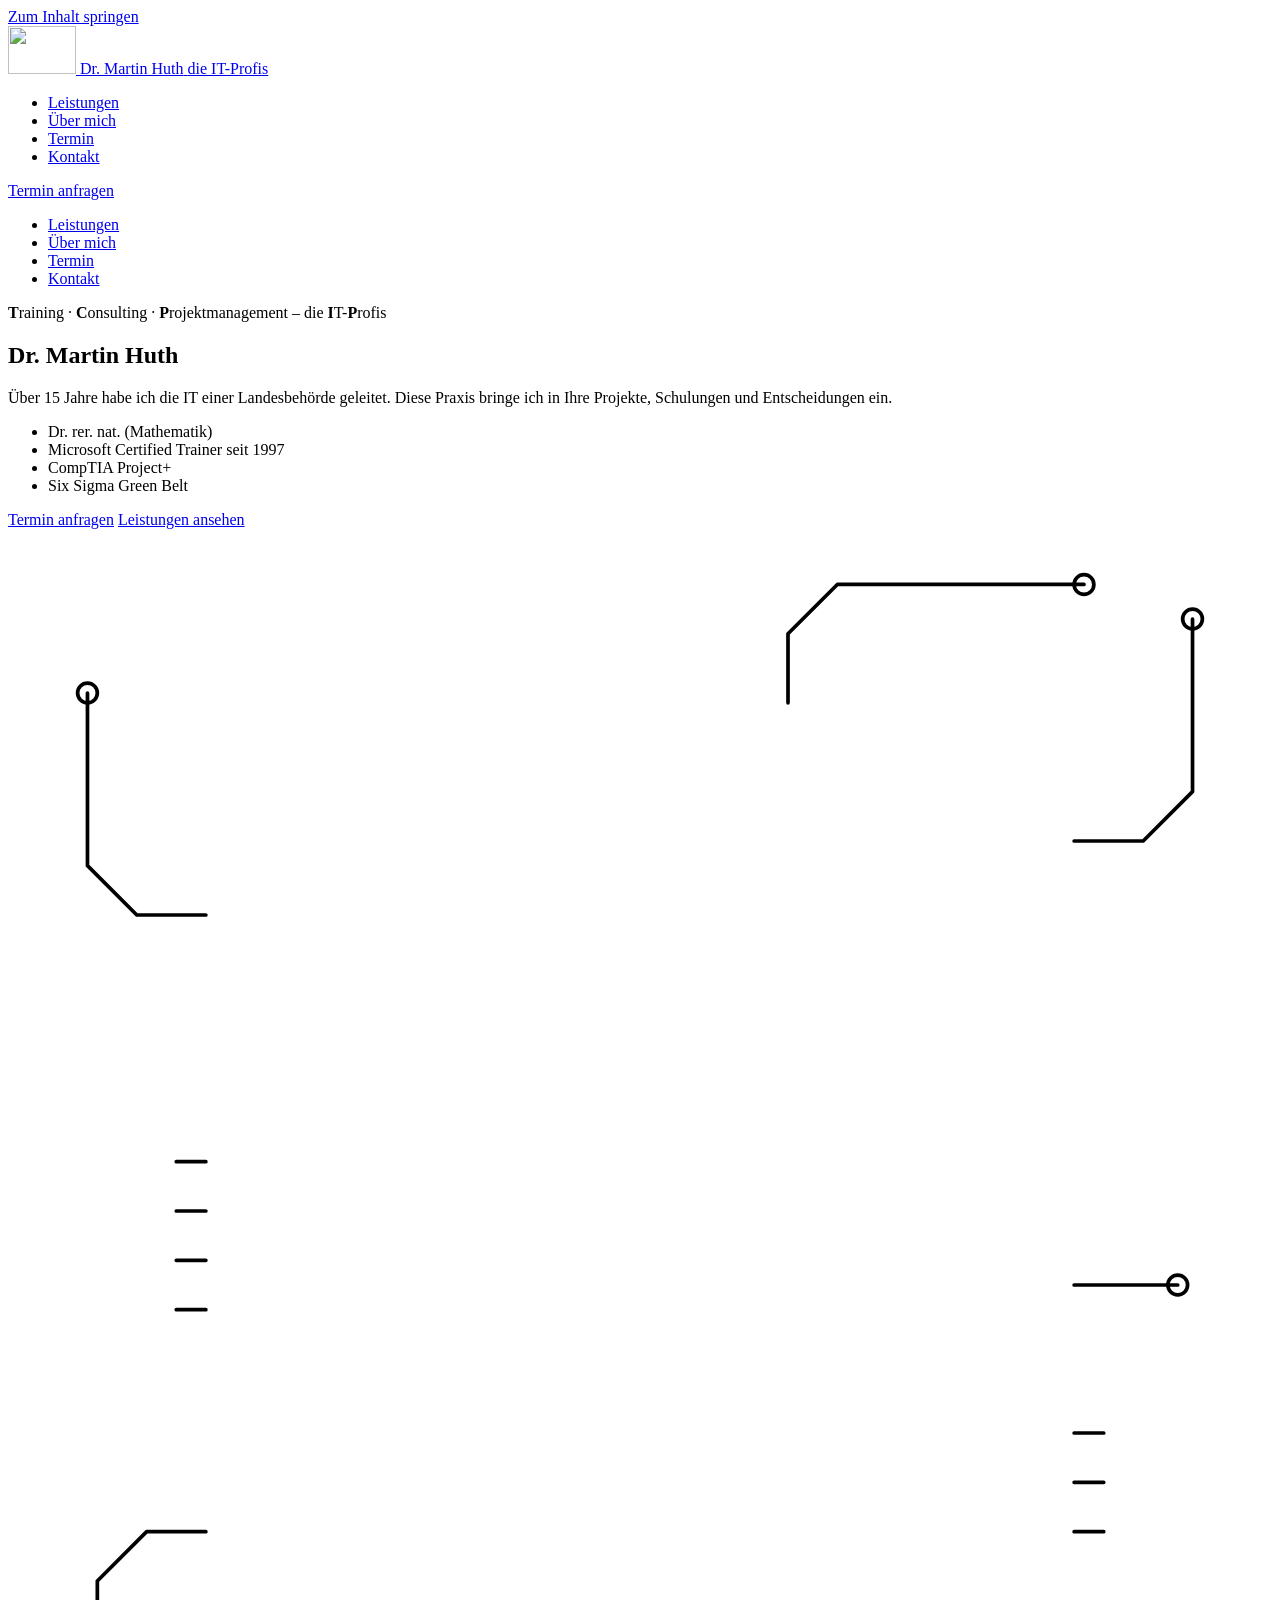
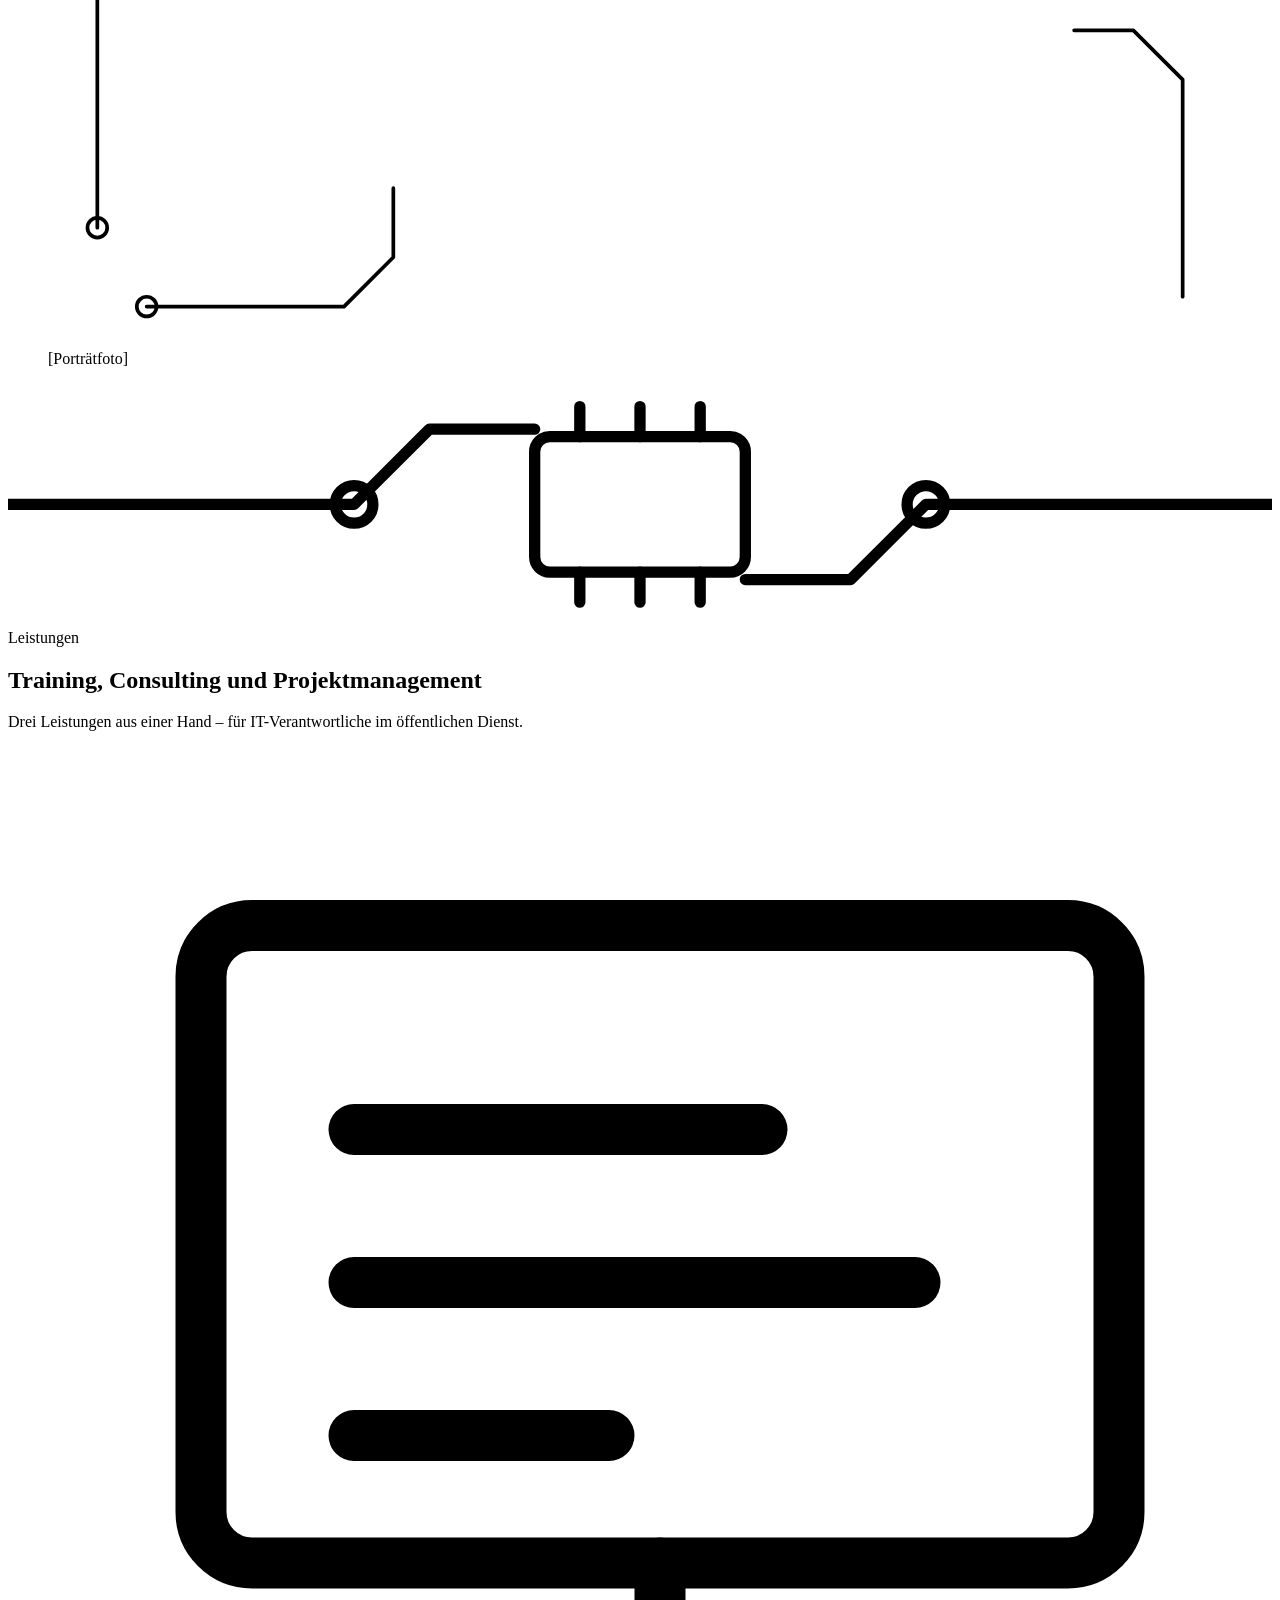
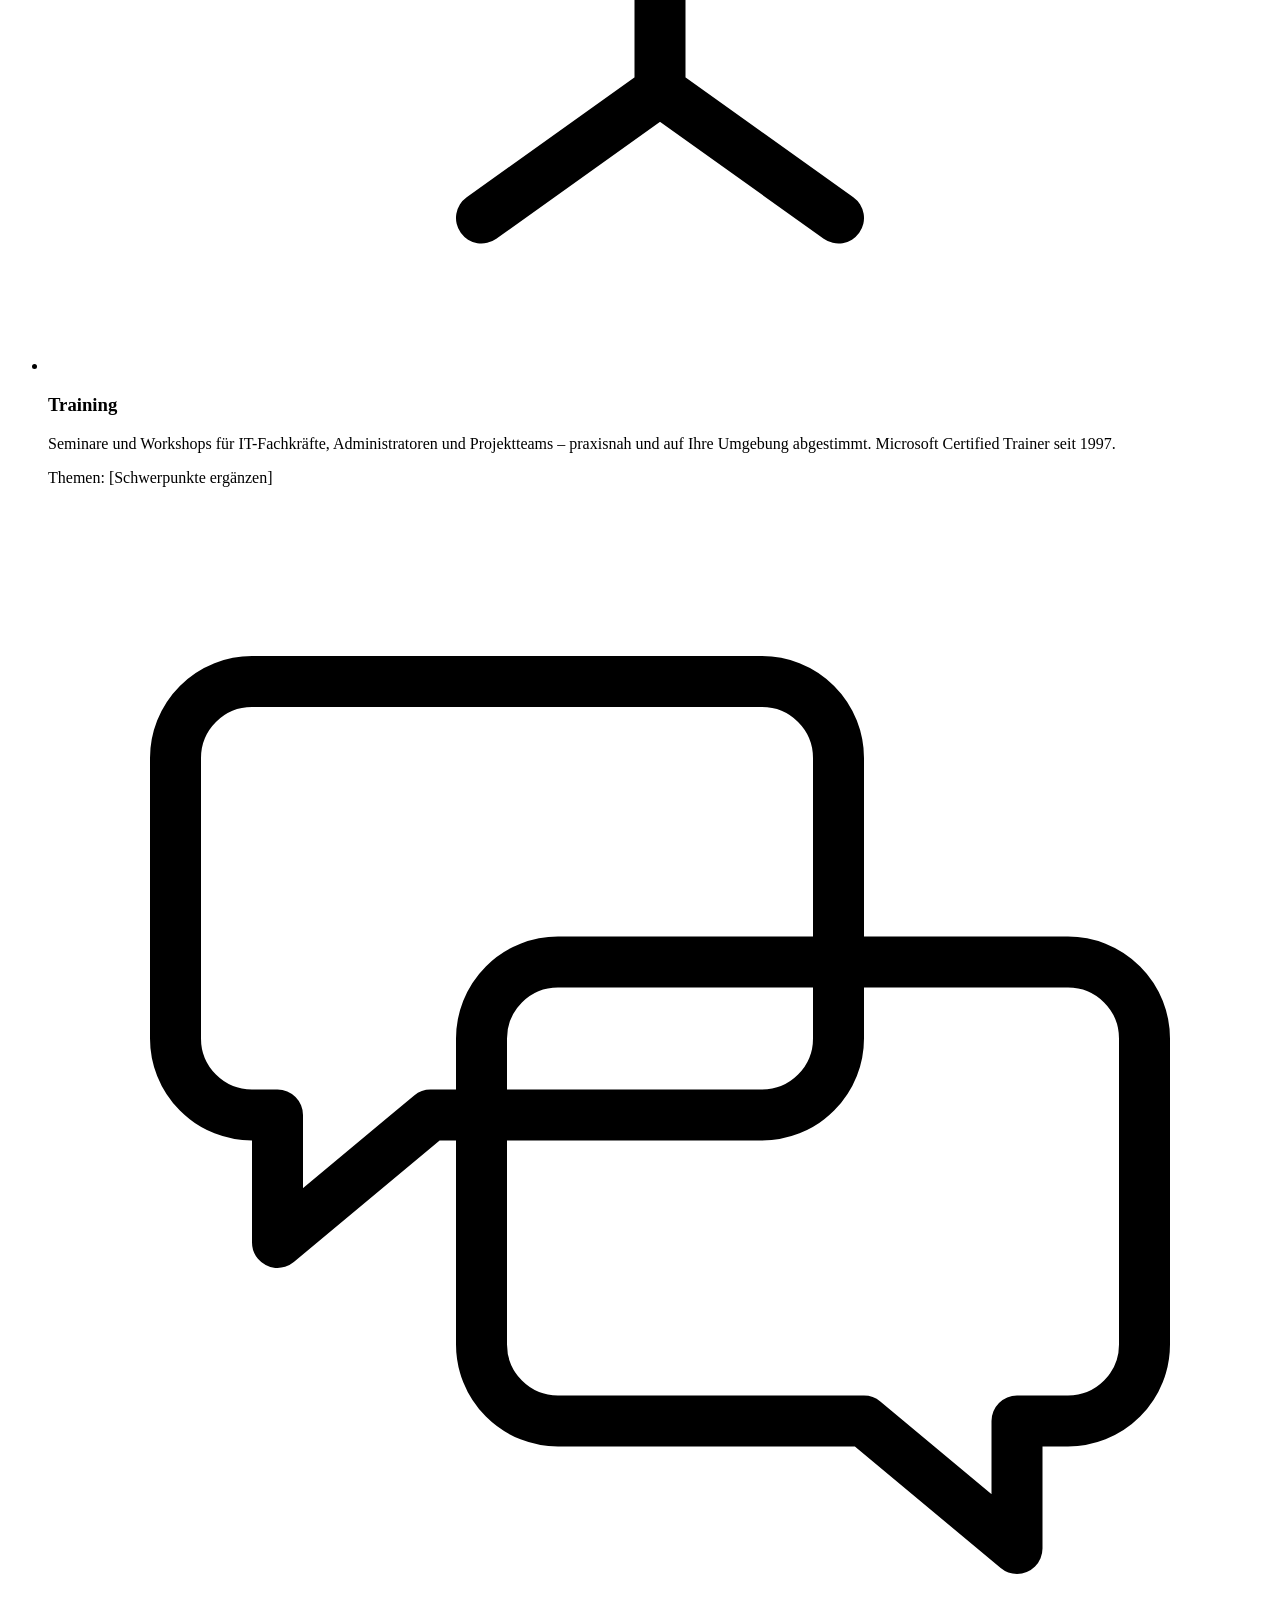
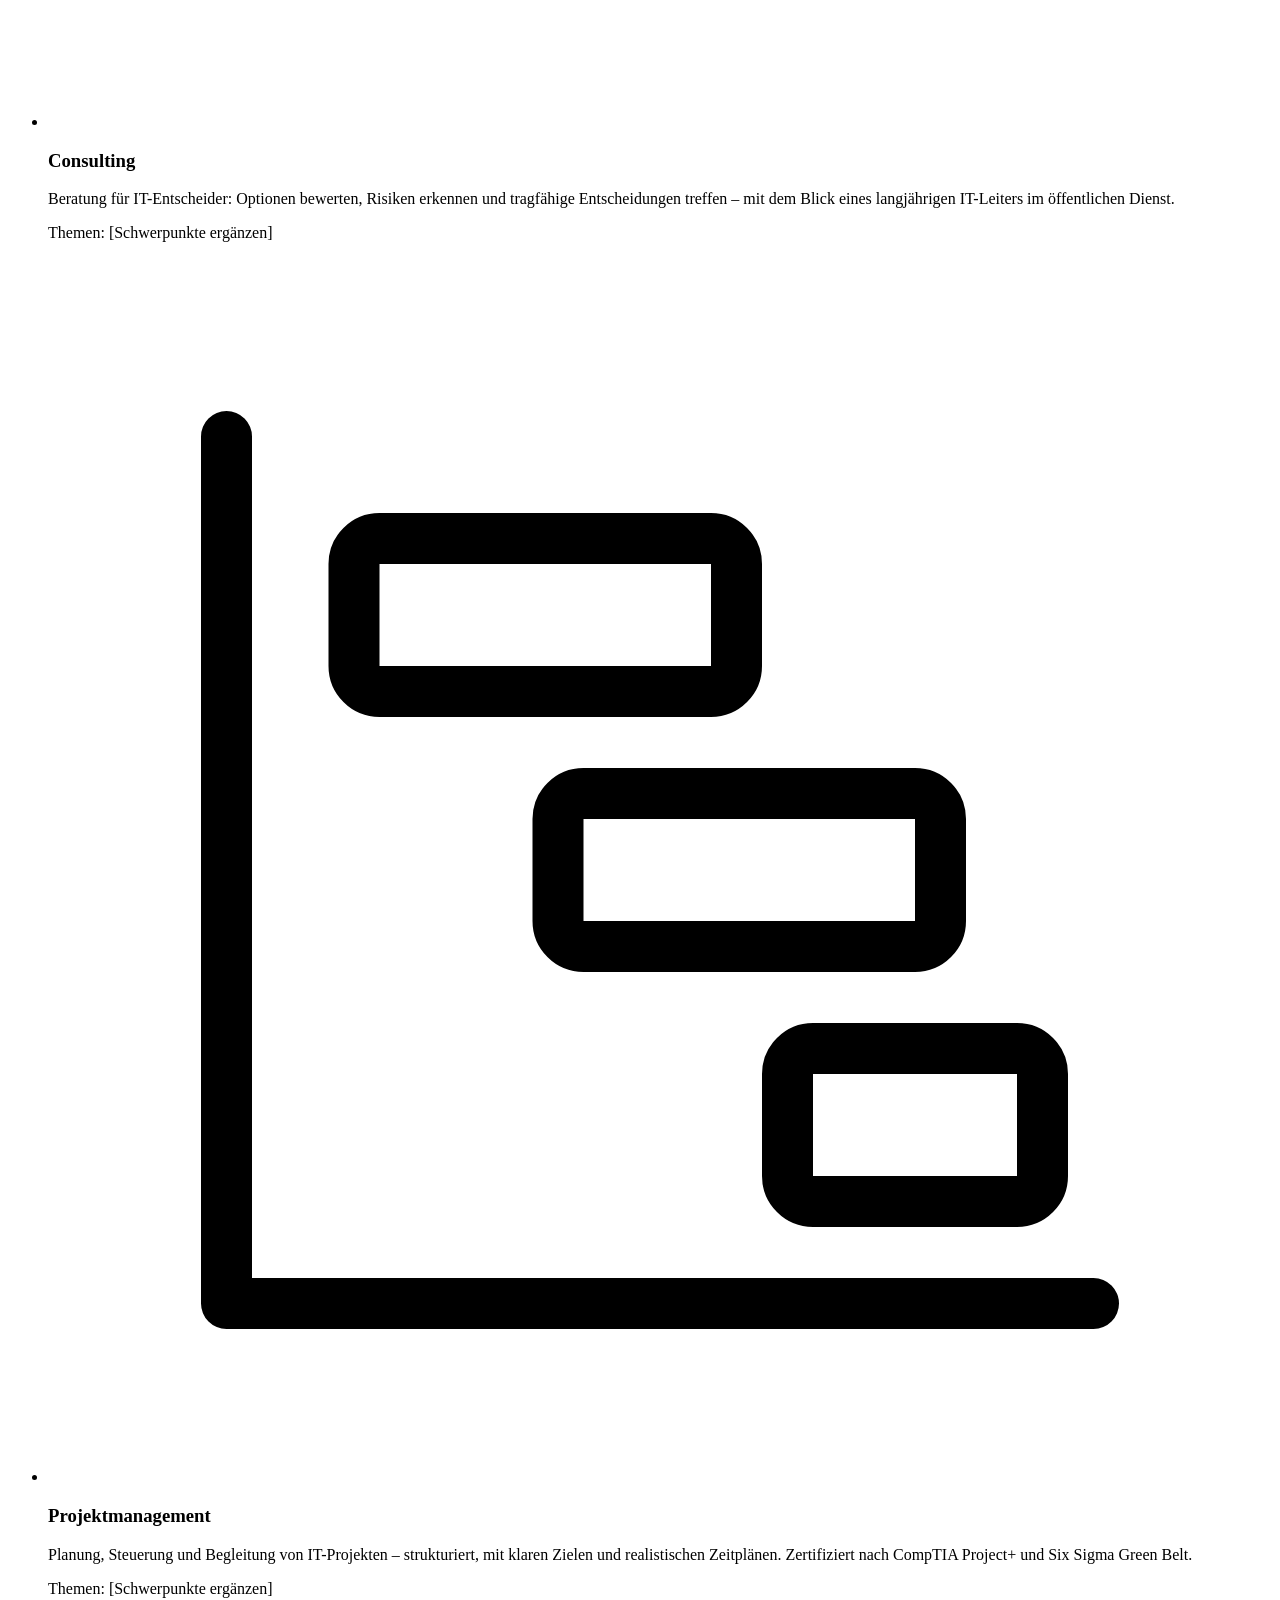
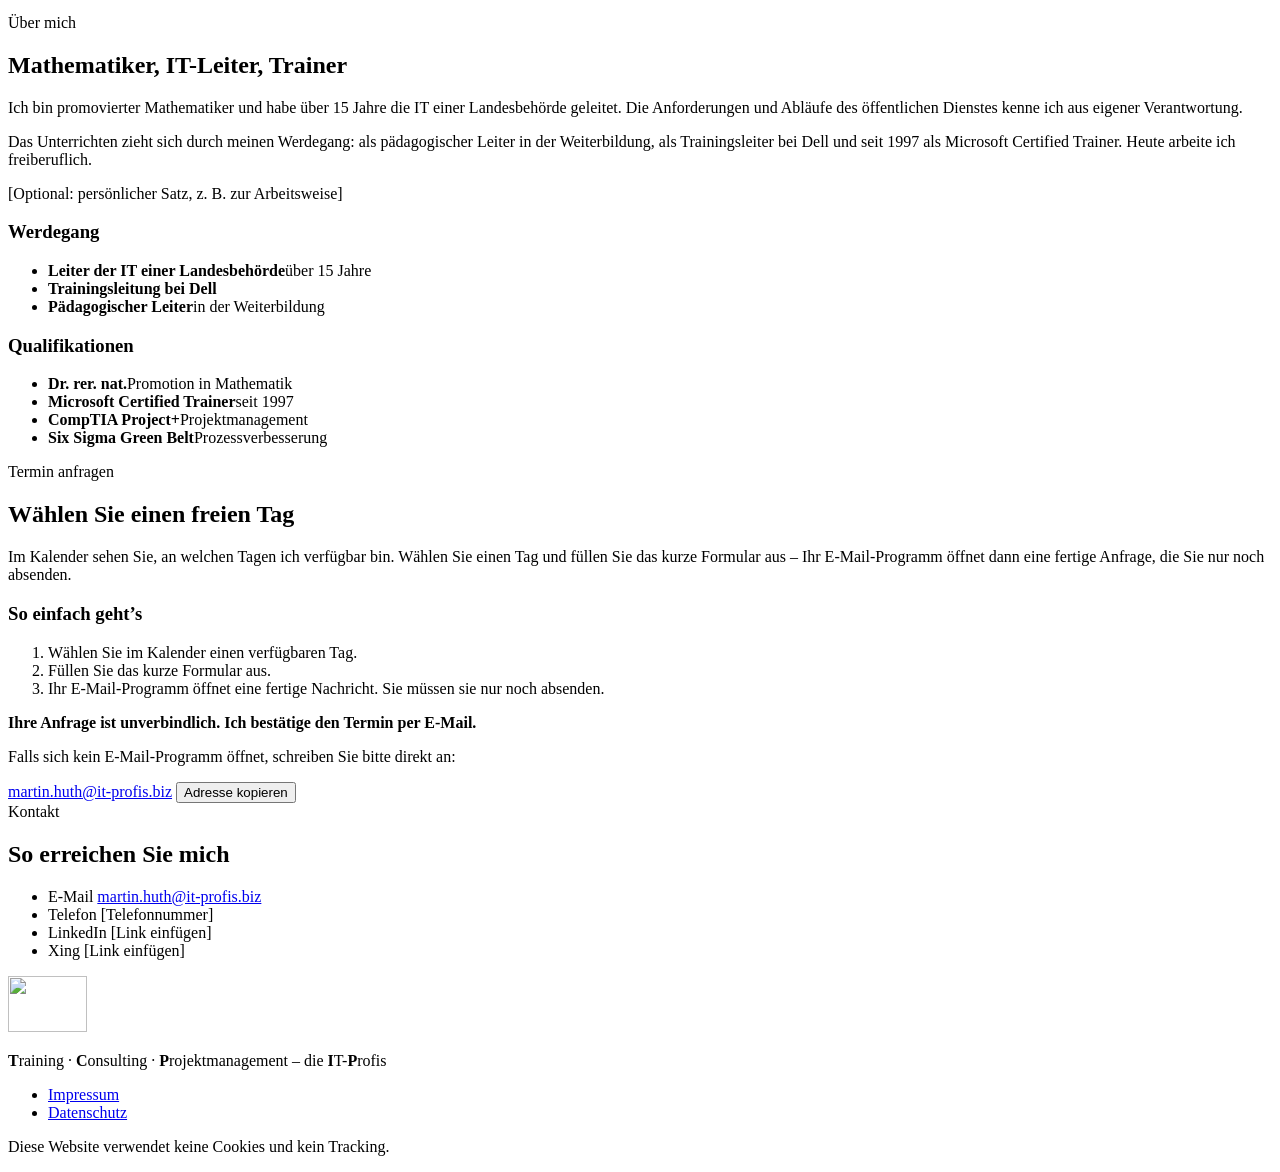
==== docs/index.html @ e3d663b3 "Vorschau-Schutz: noindex auf allen Seiten, robots.txt Disallow Vor dem Go-live wieder entfernen (sie" ====
<!doctype html>
<html lang="de">
<head>
  <meta charset="utf-8">
  <meta name="viewport" content="width=device-width, initial-scale=1, viewport-fit=cover">
  <meta name="robots" content="noindex, nofollow"> <!-- VORSCHAU-SCHUTZ: vor dem Go-live entfernen -->
  <title>Dr. Martin Huth – Training · Consulting · Projektmanagement</title>
  <meta name="description" content="Dr. Martin Huth – die IT-Profis: Training, Consulting und Projektmanagement für IT-Entscheider im öffentlichen Dienst. Termin direkt online anfragen.">
  <!-- Sicherheitsregel: Die Seite darf nur eigene Dateien laden, nichts von Dritten. -->
  <meta http-equiv="Content-Security-Policy" content="default-src 'self'; img-src 'self'; style-src 'self'; script-src 'self'; font-src 'self'; connect-src 'self'; object-src 'none'; base-uri 'self'; form-action 'none'">
  <meta name="referrer" content="no-referrer">
  <meta name="theme-color" content="#FFFFFF">
  <link rel="icon" href="assets/favicon/favicon.svg" type="image/svg+xml">
  <link rel="icon" href="assets/favicon/favicon-32.png" sizes="32x32" type="image/png">
  <link rel="apple-touch-icon" href="assets/favicon/favicon-180.png">
  <link rel="preload" href="assets/fonts/source-sans-3-400.woff2" as="font" type="font/woff2" crossorigin>
  <link rel="stylesheet" href="css/stil.css">
</head>
<body>
  <a class="sprunglink" href="#inhalt">Zum Inhalt springen</a>

  <!-- ===================== 1. Kopfzeile ===================== -->
  <header class="kopf">
    <div class="innen kopf__zeile">
      <a class="marke" href="#oben">
        <img src="assets/logo/logo.svg" alt="" width="68" height="48">
        <span class="marke__text">
          <span class="marke__name">Dr. Martin Huth</span>
          <span class="marke__zusatz">die IT-Profis</span>
        </span>
      </a>
      <nav class="hauptnav" aria-label="Hauptnavigation">
        <ul>
          <li><a href="#leistungen">Leistungen</a></li>
          <li><a href="#ueber-mich">Über mich</a></li>
          <li><a href="#termin">Termin</a></li>
          <li><a href="#kontakt">Kontakt</a></li>
        </ul>
      </nav>
      <a class="knopf knopf--klein" href="#termin">Termin anfragen</a>
    </div>
    <!-- Auf dem Handy steht die Navigation in einer eigenen Zeile -->
    <div class="kopf__nav">
      <nav class="hauptnav innen" aria-label="Hauptnavigation (mobil)">
        <ul>
          <li><a href="#leistungen">Leistungen</a></li>
          <li><a href="#ueber-mich">Über mich</a></li>
          <li><a href="#termin">Termin</a></li>
          <li><a href="#kontakt">Kontakt</a></li>
        </ul>
      </nav>
    </div>
  </header>

  <main id="inhalt">
    <!-- ===================== 2. Einstieg ===================== -->
    <section class="einstieg" id="oben" aria-labelledby="titel">
      <div class="innen einstieg__raster">
        <div class="einstieg__text">
          <p class="claim"><b>T</b>raining · <b>C</b>onsulting · <b>P</b>rojektmanagement – die <b>I</b>T-<b>P</b>rofis</p>
          <h1 id="titel">Dr. Martin Huth</h1>
          <p class="einstieg__nutzen">Über 15 Jahre habe ich die IT einer Landesbehörde geleitet. Diese Praxis bringe ich in Ihre Projekte, Schulungen und Entscheidungen ein.</p>
          <ul class="einstieg__fakten" aria-label="Qualifikationen in Kürze">
            <li>Dr. rer. nat. (Mathematik)</li>
            <li>Microsoft Certified Trainer seit 1997</li>
            <li>CompTIA Project+</li>
            <li>Six Sigma Green Belt</li>
          </ul>
          <div class="einstieg__aktionen">
            <a class="knopf" href="#termin">Termin anfragen</a>
            <a class="knopf knopf--leise" href="#leistungen">Leistungen ansehen</a>
          </div>
        </div>

        <!-- Porträt: Platzhalter. Später ersetzen durch:
             <img src="assets/bilder/portraet.jpg" alt="Dr. Martin Huth" width="640" height="800"> -->
        <figure class="portraet">
          <!-- Platinen-Motiv: Leiterbahnen gehen vom Porträtrahmen aus wie von einem Chip -->
          <svg class="portraet__platine" viewBox="0 0 480 568" aria-hidden="true" focusable="false"
               fill="none" stroke="currentColor" stroke-width="1.5" stroke-linecap="round" stroke-linejoin="round">
            <path d="M64 150H36L16 130V60"/>
            <path d="M64 400H40L20 420V520"/>
            <path d="M416 120H444L464 100V30"/>
            <path d="M416 300H458"/>
            <path d="M416 440H440L460 460V548"/>
            <path d="M300 64V36L320 16H420"/>
            <path d="M140 504V532L120 552H40"/>
            <path d="M64 250H52M64 270H52M64 290H52M64 310H52M416 360H428M416 380H428M416 400H428"/>
            <circle cx="16" cy="60" r="4" class="knoten"/>
            <circle cx="20" cy="520" r="4" class="knoten"/>
            <circle cx="464" cy="30" r="4" class="knoten"/>
            <circle cx="458" cy="300" r="4" class="knoten"/>
            <circle cx="420" cy="16" r="4" class="knoten"/>
            <circle cx="40" cy="552" r="4" class="knoten"/>
          </svg>
          <div class="portraet__rahmen" role="img" aria-label="Platzhalter für ein Porträtfoto von Dr. Martin Huth">
            <span class="platzhalter">[Porträtfoto]</span>
          </div>
        </figure>
      </div>
    </section>

    <div class="innen" aria-hidden="true">
      <div class="trenner">
        <svg viewBox="0 0 168 32" fill="none" stroke="currentColor" stroke-width="1.5" stroke-linecap="round" stroke-linejoin="round" focusable="false">
          <path d="M0 16H46L56 6H70M98 26H112L122 16H168"/>
          <rect x="70" y="7" width="28" height="18" rx="2"/>
          <path d="M76 7V3M84 7V3M92 7V3M76 25v4M84 25v4M92 25v4"/>
          <circle cx="46" cy="16" r="2.5" class="knoten"/>
          <circle cx="122" cy="16" r="2.5" class="knoten"/>
        </svg>
      </div>
    </div>

    <!-- ===================== 3. Leistungen ===================== -->
    <section class="bereich" id="leistungen" aria-labelledby="leistungen-titel">
      <div class="innen">
        <div class="bereich__kopf">
          <span class="eyebrow">Leistungen</span>
          <h2 id="leistungen-titel">Training, Consulting und Projektmanagement</h2>
          <p>Drei Leistungen aus einer Hand – für IT-Verantwortliche im öffentlichen Dienst.</p>
        </div>

        <ul class="karten">
          <li class="karte">
            <svg class="karte__symbol" viewBox="0 0 48 48" fill="none" stroke="currentColor" stroke-width="2" stroke-linecap="round" stroke-linejoin="round" aria-hidden="true" focusable="false">
              <rect x="6" y="7" width="36" height="25" rx="2" class="fuellung-hell"/>
              <path d="M12 15h16M12 21h22M12 27h10"/>
              <path d="M24 32v5M17 42l7-5 7 5"/>
            </svg>
            <h3>Training</h3>
            <p class="karte__text">Seminare und Workshops für IT-Fachkräfte, Administratoren und Projektteams – praxisnah und auf Ihre Umgebung abgestimmt. Microsoft Certified Trainer seit 1997.</p>
            <p class="karte__themen">Themen: <span class="platzhalter">[Schwerpunkte ergänzen]</span></p>
          </li>
          <li class="karte">
            <svg class="karte__symbol" viewBox="0 0 48 48" fill="none" stroke="currentColor" stroke-width="2" stroke-linecap="round" stroke-linejoin="round" aria-hidden="true" focusable="false">
              <path d="M20 18h20a3 3 0 0 1 3 3v12a3 3 0 0 1-3 3h-2v5l-6-5H20a3 3 0 0 1-3-3V21a3 3 0 0 1 3-3z" class="fuellung-hell"/>
              <path d="M8 7h20a3 3 0 0 1 3 3v11a3 3 0 0 1-3 3H15l-6 5v-5H8a3 3 0 0 1-3-3V10a3 3 0 0 1 3-3z" class="fuellung-weiss"/>
            </svg>
            <h3>Consulting</h3>
            <p class="karte__text">Beratung für IT-Entscheider: Optionen bewerten, Risiken erkennen und tragfähige Entscheidungen treffen – mit dem Blick eines langjährigen IT-Leiters im öffentlichen Dienst.</p>
            <p class="karte__themen">Themen: <span class="platzhalter">[Schwerpunkte ergänzen]</span></p>
          </li>
          <li class="karte">
            <svg class="karte__symbol" viewBox="0 0 48 48" fill="none" stroke="currentColor" stroke-width="2" stroke-linecap="round" stroke-linejoin="round" aria-hidden="true" focusable="false">
              <path d="M7 7v34h34"/>
              <rect x="12" y="11" width="15" height="6" rx="1"/>
              <rect x="20" y="21" width="15" height="6" rx="1" class="fuellung-hell"/>
              <rect x="29" y="31" width="10" height="6" rx="1"/>
            </svg>
            <h3>Projektmanagement</h3>
            <p class="karte__text">Planung, Steuerung und Begleitung von IT-Projekten – strukturiert, mit klaren Zielen und realistischen Zeitplänen. Zertifiziert nach CompTIA Project+ und Six Sigma Green Belt.</p>
            <p class="karte__themen">Themen: <span class="platzhalter">[Schwerpunkte ergänzen]</span></p>
          </li>
        </ul>
      </div>
    </section>

    <!-- ===================== 4. Über mich ===================== -->
    <section class="bereich bereich--flaeche" id="ueber-mich" aria-labelledby="ueber-titel">
      <div class="innen ueber">
        <div class="ueber__text">
          <span class="eyebrow">Über mich</span>
          <h2 id="ueber-titel">Mathematiker, IT-Leiter, Trainer</h2>
          <p>Ich bin promovierter Mathematiker und habe über 15 Jahre die IT einer Landesbehörde geleitet. Die Anforderungen und Abläufe des öffentlichen Dienstes kenne ich aus eigener Verantwortung.</p>
          <p>Das Unterrichten zieht sich durch meinen Werdegang: als pädagogischer Leiter in der Weiterbildung, als Trainingsleiter bei Dell und seit 1997 als Microsoft Certified Trainer. Heute arbeite ich freiberuflich.</p>
          <p class="platzhalter">[Optional: persönlicher Satz, z. B. zur Arbeitsweise]</p>
        </div>

        <div class="ueber__listen">
          <div>
            <h3 class="liste-titel">Werdegang</h3>
            <ul class="faktenliste">
              <li><strong>Leiter der IT einer Landesbehörde</strong><span>über 15 Jahre</span></li>
              <li><strong>Trainingsleitung bei Dell</strong></li>
              <li><strong>Pädagogischer Leiter</strong><span>in der Weiterbildung</span></li>
            </ul>
          </div>
          <div>
            <h3 class="liste-titel">Qualifikationen</h3>
            <ul class="faktenliste">
              <li><strong>Dr. rer. nat.</strong><span>Promotion in Mathematik</span></li>
              <li><strong>Microsoft Certified Trainer</strong><span>seit 1997</span></li>
              <li><strong>CompTIA Project+</strong><span>Projektmanagement</span></li>
              <li><strong>Six Sigma Green Belt</strong><span>Prozessverbesserung</span></li>
            </ul>
          </div>
        </div>
      </div>
    </section>

    <!-- ===================== 5. Termin anfragen ===================== -->
    <section class="bereich" id="termin" aria-labelledby="termin-titel">
      <div class="innen">
        <div class="bereich__kopf">
          <span class="eyebrow">Termin anfragen</span>
          <h2 id="termin-titel">Wählen Sie einen freien Tag</h2>
          <p>Im Kalender sehen Sie, an welchen Tagen ich verfügbar bin. Wählen Sie einen Tag und füllen Sie das kurze Formular aus – Ihr E-Mail-Programm öffnet dann eine fertige Anfrage, die Sie nur noch absenden.</p>
        </div>

        <div class="termin__rahmen termin__raster">
          <!-- Kalender: js/kalender.js, gestartet von js/seite.js -->
          <div class="termin__kalender">
            <div id="kalender"></div>
            <noscript>
              <p>Der Kalender benötigt JavaScript. Bitte senden Sie Ihre Anfrage direkt per E-Mail an
                <a href="mailto:martin.huth@it-profis.biz">martin.huth@it-profis.biz</a>.</p>
            </noscript>
            <p class="kalender__hinweis" id="kalender-hinweis" role="status" hidden></p>
          </div>

          <div class="termin__anfrage">
            <!-- Vor der Auswahl eines Tages -->
            <div id="anfrage-vorher" class="anfrage__vorher">
              <h3>So einfach geht’s</h3>
              <ol class="schritte">
                <li>Wählen Sie im Kalender einen verfügbaren Tag.</li>
                <li>Füllen Sie das kurze Formular aus.</li>
                <li>Ihr E-Mail-Programm öffnet eine fertige Nachricht. Sie müssen sie nur noch absenden.</li>
              </ol>
            </div>

            <!-- Formular: js/anfrage.js. Es speichert und überträgt nichts. -->
            <div id="anfrage" class="anfrage" hidden>
              <h3 data-anfrage-titel>Ihre Anfrage</h3>
              <form class="formular" novalidate>
                <div class="feld">
                  <label for="anfrage-name">Name</label>
                  <input id="anfrage-name" name="name" type="text" autocomplete="name" required aria-describedby="anfrage-name-fehler">
                  <p class="feld__fehler" id="anfrage-name-fehler" hidden></p>
                </div>
                <div class="feld">
                  <label for="anfrage-organisation">Organisation</label>
                  <input id="anfrage-organisation" name="organisation" type="text" autocomplete="organization" required aria-describedby="anfrage-organisation-fehler">
                  <p class="feld__fehler" id="anfrage-organisation-fehler" hidden></p>
                </div>
                <div class="feld">
                  <label for="anfrage-email">E-Mail</label>
                  <input id="anfrage-email" name="email" type="email" autocomplete="email" inputmode="email" required aria-describedby="anfrage-email-fehler">
                  <p class="feld__fehler" id="anfrage-email-fehler" hidden></p>
                </div>
                <div class="feld">
                  <label for="anfrage-telefon">Telefon <span class="feld__optional">(optional)</span></label>
                  <input id="anfrage-telefon" name="telefon" type="tel" autocomplete="tel">
                </div>
                <div class="feld">
                  <label for="anfrage-anliegen">Anliegen</label>
                  <p class="feld__hinweis" id="anfrage-anliegen-hinweis">Worum geht es? Zum Beispiel Thema, Umfang und Ort.</p>
                  <textarea id="anfrage-anliegen" name="anliegen" rows="5" maxlength="1500" required aria-describedby="anfrage-anliegen-hinweis anfrage-anliegen-fehler"></textarea>
                  <p class="feld__fehler" id="anfrage-anliegen-fehler" hidden></p>
                </div>
                <button type="submit" class="knopf" data-anfrage-senden>Anfrage senden</button>
                <p class="anfrage__status" data-anfrage-status role="status"></p>
              </form>
            </div>

            <div class="anfrage__hinweis">
              <p><strong>Ihre Anfrage ist unverbindlich. Ich bestätige den Termin per E-Mail.</strong></p>
              <p>Falls sich kein E-Mail-Programm öffnet, schreiben Sie bitte direkt an:</p>
              <div class="kopieren">
                <a class="kopieren__adresse" id="adresse" href="mailto:martin.huth@it-profis.biz">martin.huth@it-profis.biz</a>
                <button type="button" class="knopf knopf--leise knopf--klein" data-kopieren="adresse">Adresse kopieren</button>
                <span class="kopieren__meldung" id="adresse-meldung" role="status"></span>
              </div>
            </div>
          </div>
        </div>
      </div>
    </section>

    <!-- ===================== 6. Kontakt ===================== -->
    <section class="bereich bereich--flaeche" id="kontakt" aria-labelledby="kontakt-titel">
      <div class="innen">
        <div class="bereich__kopf">
          <span class="eyebrow">Kontakt</span>
          <h2 id="kontakt-titel">So erreichen Sie mich</h2>
        </div>
        <ul class="kontakt">
          <li>
            <span class="kontakt__art">E-Mail</span>
            <a class="kontakt__wert" href="mailto:martin.huth@it-profis.biz">martin.huth@it-profis.biz</a>
          </li>
          <li>
            <span class="kontakt__art">Telefon</span>
            <span class="kontakt__wert"><span class="platzhalter">[Telefonnummer]</span></span>
          </li>
          <li>
            <span class="kontakt__art">LinkedIn</span>
            <!-- Später: <a class="kontakt__wert" href="https://www.linkedin.com/in/…">Profil auf LinkedIn</a> -->
            <span class="kontakt__wert"><span class="platzhalter">[Link einfügen]</span></span>
          </li>
          <li>
            <span class="kontakt__art">Xing</span>
            <!-- Später: <a class="kontakt__wert" href="https://www.xing.com/profile/…">Profil auf Xing</a> -->
            <span class="kontakt__wert"><span class="platzhalter">[Link einfügen]</span></span>
          </li>
        </ul>
      </div>
    </section>
  </main>

  <!-- ===================== 7. Fußzeile ===================== -->
  <footer class="fuss">
    <div class="innen fuss__raster">
      <div class="fuss__marke">
        <img src="assets/logo/logo-weiss.svg" alt="" width="79" height="56">
        <p class="claim"><b>T</b>raining · <b>C</b>onsulting · <b>P</b>rojektmanagement – die <b>I</b>T-<b>P</b>rofis</p>
      </div>
      <nav aria-label="Rechtliches">
        <ul class="fuss__links">
          <li><a href="impressum.html">Impressum</a></li>
          <li><a href="datenschutz.html">Datenschutz</a></li>
        </ul>
      </nav>
      <p class="fuss__klein">Diese Website verwendet keine Cookies und kein Tracking.</p>
    </div>
  </footer>

  <script type="module" src="js/seite.js"></script>
</body>
</html>
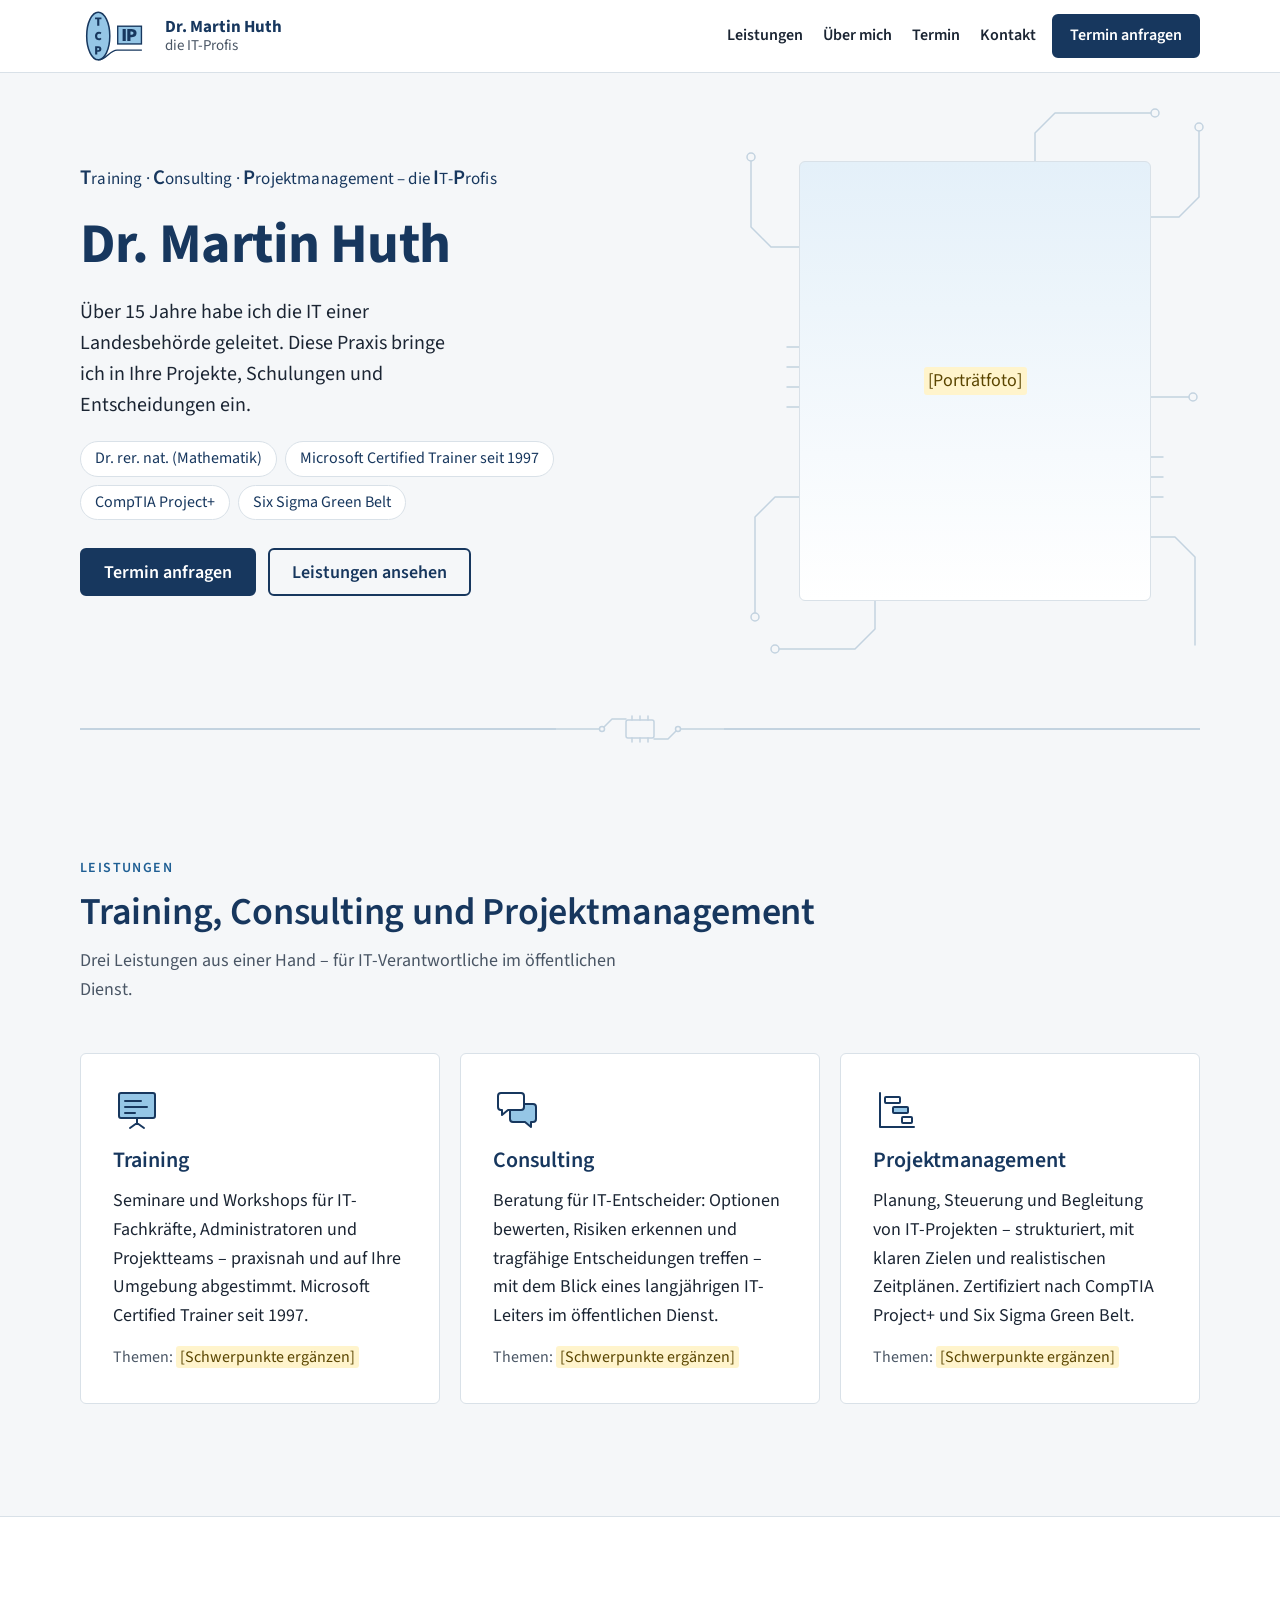
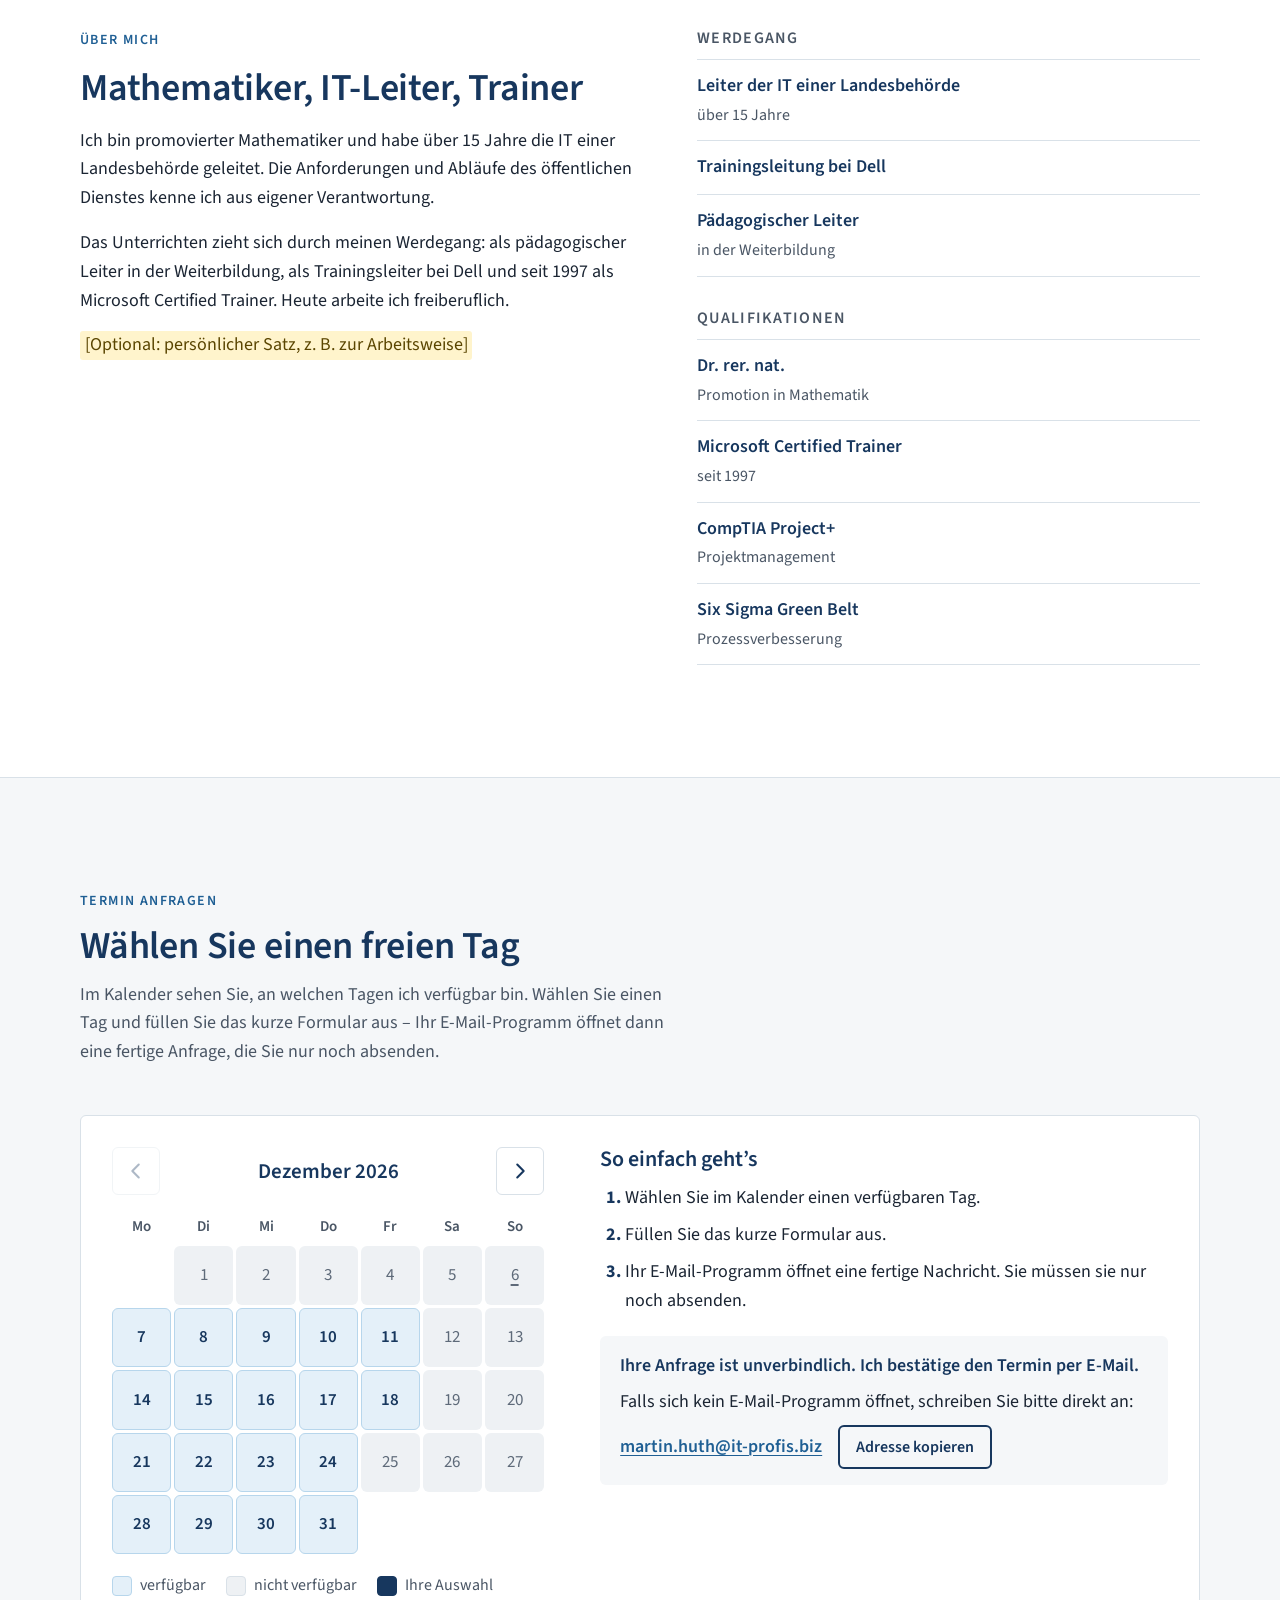
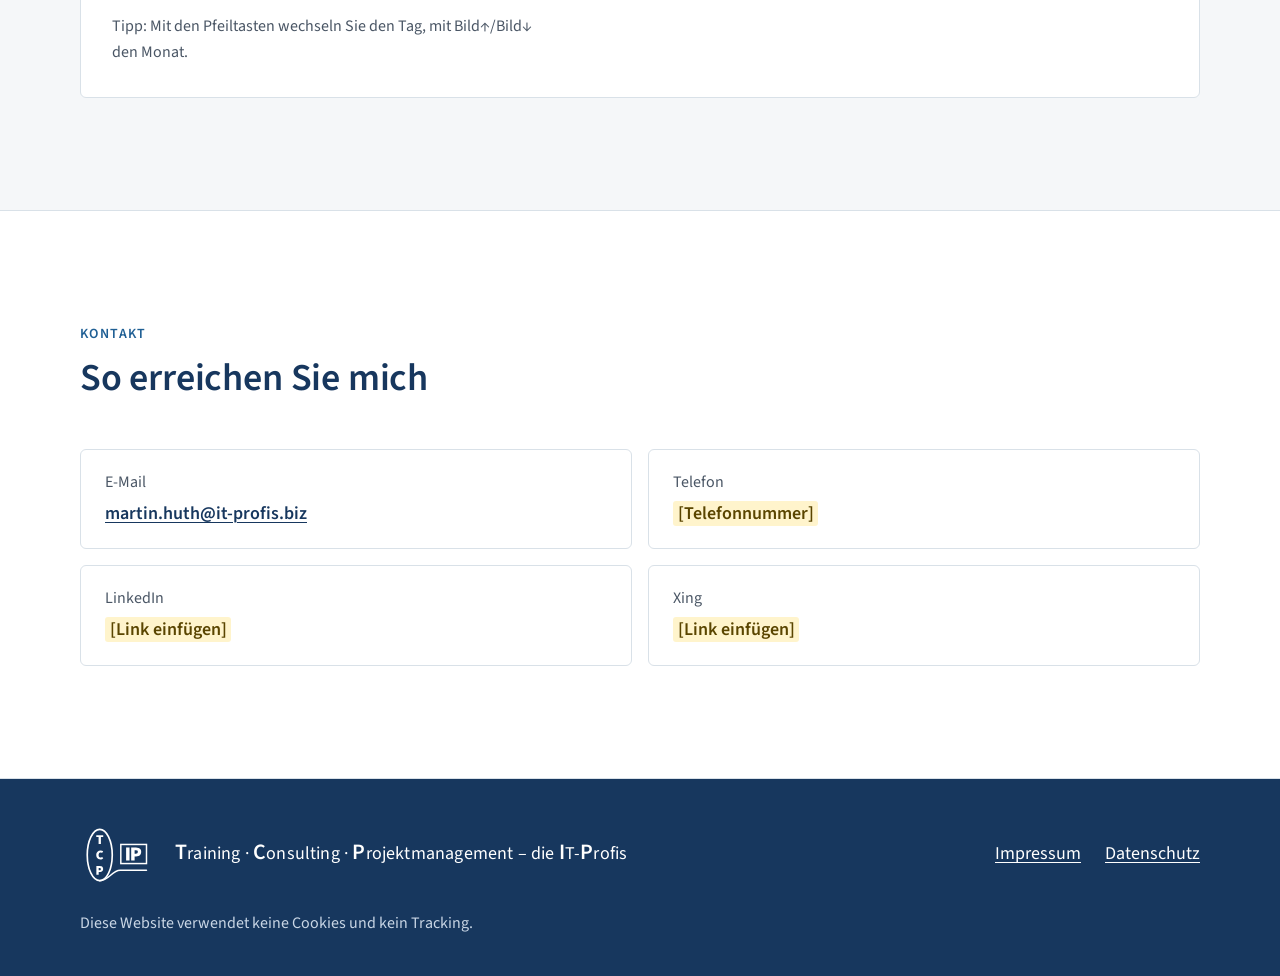
==== commit 67def750: "Website nach docs/ verschoben, Speichern nach main GitHub Pages veröffentlicht nur den Ordner docs/." ====
--- a/docs/index.html
+++ b/docs/index.html
@@ -3,7 +3,6 @@
 <head>
   <meta charset="utf-8">
   <meta name="viewport" content="width=device-width, initial-scale=1, viewport-fit=cover">
-  <meta name="robots" content="noindex, nofollow"> <!-- VORSCHAU-SCHUTZ: vor dem Go-live entfernen -->
   <title>Dr. Martin Huth – Training · Consulting · Projektmanagement</title>
   <meta name="description" content="Dr. Martin Huth – die IT-Profis: Training, Consulting und Projektmanagement für IT-Entscheider im öffentlichen Dienst. Termin direkt online anfragen.">
   <!-- Sicherheitsregel: Die Seite darf nur eigene Dateien laden, nichts von Dritten. -->
--- a/docs/css/stil.css
+++ b/docs/css/stil.css
@@ -0,0 +1,760 @@
+/* =====================================================================
+   Dr. Martin Huth – die IT-Profis
+   Gemeinsames Stylesheet für alle Seiten. Mobile first:
+   Grundregeln gelten fürs Handy, @media (min-width: …) erweitert für größere Bildschirme.
+   ===================================================================== */
+
+/* ---------- Schrift (selbst gehostet, Lizenz: assets/fonts/OFL.txt) ---------- */
+@font-face {
+  font-family: "Source Sans 3";
+  font-style: normal;
+  font-weight: 400;
+  font-display: swap;
+  src: url("../assets/fonts/source-sans-3-400.woff2") format("woff2");
+}
+@font-face {
+  font-family: "Source Sans 3";
+  font-style: normal;
+  font-weight: 600;
+  font-display: swap;
+  src: url("../assets/fonts/source-sans-3-600.woff2") format("woff2");
+}
+@font-face {
+  font-family: "Source Sans 3";
+  font-style: normal;
+  font-weight: 700;
+  font-display: swap;
+  src: url("../assets/fonts/source-sans-3-700.woff2") format("woff2");
+}
+
+/* ---------- Gestaltungs-Variablen ---------- */
+:root {
+  /* Farben */
+  --grund: #F5F7F9;          /* grau-weißer Seitengrund */
+  --flaeche: #FFFFFF;        /* Karten, Kopfzeile */
+  --text: #1B2533;           /* Fließtext */
+  --text-leise: #4A5665;     /* Nebentexte (AA-Kontrast auf Grund und Fläche) */
+  --navy: #17375E;           /* Logo-Dunkelblau: Überschriften, Buttons */
+  --navy-tief: #0F2742;      /* Button beim Darüberfahren */
+  --akzent: #1F5F94;         /* Links, Fokusrahmen */
+  --logo-blau: #95C6E6;      /* Hellblau aus dem Logo, nur für Flächen und Linien */
+  --akzent-zart: #E4F0F9;    /* sehr helle Akzentfläche */
+  --linie: #D9E1E8;          /* Trennlinien, Rahmen */
+  --platine: #C3D3E0;        /* Platinen-Leiterbahnen */
+  --auf-dunkel: #FFFFFF;
+  --auf-dunkel-leise: #C9D6E5;
+  --tag-gesperrt-grund: #EEF1F4;  /* nicht verfügbare Tage */
+  --tag-gesperrt-text: #5E6A79;
+  --tag-verfuegbar-rand: #B7D6EC;
+  --eingabe-rand: #75828F;        /* Rahmen von Eingabefeldern (≥ 3:1) */
+  --fehler: #B3261E;
+  --hinweis-grund: #FFF8E1;
+  --hinweis-rand: #C99A00;
+  --warnung-text: #6B4E00;
+  --fehler-grund: #FDECEA;
+  --erfolg-grund: #E6F4EA;
+  --erfolg-text: #1E6B34;
+  --eingetragen-grund: #FBE3E0;  /* Verwaltung: eingetragene „nicht verfügbar“-Tage */
+  --eingetragen-rand: #E3A59E;
+  --eingetragen-text: #8A2A1F;
+
+  /* Schrift */
+  --schrift: "Source Sans 3", "Segoe UI", "Helvetica Neue", Arial, sans-serif;
+  --gr-fliess: 1.125rem;                          /* 18 px */
+  --gr-klein: 1rem;                               /* 16 px, nur für Nebeninfos */
+  --gr-h1: clamp(2.25rem, 1.6rem + 3vw, 3.5rem);
+  --gr-h2: clamp(1.75rem, 1.4rem + 1.6vw, 2.375rem);
+  --gr-h3: 1.375rem;
+
+  /* Abstände und Maße */
+  --breite: 72rem;                                /* maximale Inhaltsbreite */
+  --rand: max(16px, env(safe-area-inset-left, 0px));
+  --rand-r: max(16px, env(safe-area-inset-right, 0px));
+  --abschnitt: clamp(3.5rem, 2rem + 7vw, 7rem);   /* Abstand zwischen Bereichen */
+  --radius: 6px;
+  --kopf-hoehe: 4.5rem;
+
+  color-scheme: light;
+}
+
+/* ---------- Grundlagen ---------- */
+*, *::before, *::after { box-sizing: border-box; }
+[hidden] { display: none !important; }
+
+html {
+  -webkit-text-size-adjust: 100%;
+  text-size-adjust: 100%;
+  scroll-padding-top: 1rem;
+}
+@media (prefers-reduced-motion: no-preference) {
+  html { scroll-behavior: smooth; }
+}
+
+body {
+  margin: 0;
+  background: var(--grund);
+  color: var(--text);
+  font-family: var(--schrift);
+  font-size: var(--gr-fliess);
+  line-height: 1.6;
+}
+
+img, svg { max-width: 100%; }
+img { height: auto; }
+
+h1, h2, h3 {
+  color: var(--navy);
+  line-height: 1.15;
+  margin: 0;
+  text-wrap: balance;
+}
+h1 { font-size: var(--gr-h1); font-weight: 700; letter-spacing: -0.01em; }
+h2 { font-size: var(--gr-h2); font-weight: 600; letter-spacing: -0.005em; }
+h3 { font-size: var(--gr-h3); font-weight: 600; }
+
+p { margin: 0; max-width: 65ch; }
+
+a { color: var(--akzent); text-underline-offset: 0.18em; text-decoration-thickness: 1px; }
+a:hover { text-decoration-thickness: 2px; }
+
+/* Sichtbarer Tastatur-Fokus überall */
+:focus-visible {
+  outline: 3px solid var(--akzent);
+  outline-offset: 3px;
+  border-radius: 2px;
+}
+
+.visually-hidden {
+  position: absolute !important;
+  width: 1px; height: 1px;
+  margin: -1px; padding: 0; overflow: hidden;
+  clip: rect(0 0 0 0); white-space: nowrap; border: 0;
+}
+
+/* „Zum Inhalt springen“ – erscheint nur bei Tastaturbedienung */
+.sprunglink {
+  position: absolute;
+  left: var(--rand);
+  top: -100px;
+  z-index: 100;
+  background: var(--navy);
+  color: var(--auf-dunkel);
+  padding: 0.75rem 1rem;
+  border-radius: var(--radius);
+  font-weight: 600;
+}
+.sprunglink:focus { top: 0.75rem; }
+
+/* Innerer Rahmen mit Seitenrand */
+.innen {
+  max-width: var(--breite);
+  margin-inline: auto;
+  padding-left: var(--rand);
+  padding-right: var(--rand-r);
+}
+
+/* Platzhalter für fehlende Inhalte: gut erkennbar, damit nichts vergessen wird */
+.platzhalter {
+  background: #FFF4CC;
+  color: #5A4500;
+  padding: 0 0.25em;
+  border-radius: 3px;
+}
+
+/* ---------- Claim (wiederkehrendes Element, wie auf der alten Folie) ---------- */
+.claim {
+  color: var(--navy);
+  font-weight: 400;
+  letter-spacing: 0.01em;
+}
+.claim b {
+  font-weight: 600;
+  font-size: 1.22em;
+  line-height: 1;
+}
+
+/* ---------- Buttons ---------- */
+.knopf {
+  display: inline-flex;
+  align-items: center;
+  justify-content: center;
+  gap: 0.5rem;
+  min-height: 48px;
+  padding: 0.625rem 1.375rem;
+  border: 2px solid var(--navy);
+  border-radius: var(--radius);
+  background: var(--navy);
+  color: var(--auf-dunkel);
+  font: inherit;
+  font-weight: 600;
+  line-height: 1.2;
+  text-decoration: none;
+  cursor: pointer;
+  transition: background-color 0.15s ease, border-color 0.15s ease;
+}
+.knopf:hover { background: var(--navy-tief); border-color: var(--navy-tief); text-decoration: none; }
+.knopf--leise { background: transparent; color: var(--navy); }
+.knopf--leise:hover { background: var(--akzent-zart); border-color: var(--navy); }
+.knopf--klein { min-height: 44px; padding: 0.5rem 1rem; font-size: var(--gr-klein); }
+
+/* ---------- Kopfzeile ---------- */
+.kopf {
+  background: var(--flaeche);
+  border-bottom: 1px solid var(--linie);
+}
+.kopf__zeile {
+  display: flex;
+  align-items: center;
+  justify-content: space-between;
+  gap: 1rem;
+  padding-block: 0.625rem;
+}
+.marke {
+  display: inline-flex;
+  align-items: center;
+  gap: 0.75rem;
+  color: var(--navy);
+  text-decoration: none;
+  min-width: 0;
+}
+.marke img { width: auto; height: 48px; flex: none; }
+.marke__text { display: grid; line-height: 1.2; }
+.marke__name { font-weight: 700; font-size: 1.0625rem; }
+.marke__zusatz { font-size: 0.9375rem; color: var(--text-leise); }
+.marke:hover .marke__name { text-decoration: underline; text-underline-offset: 0.18em; }
+
+.hauptnav ul {
+  list-style: none;
+  margin: 0;
+  padding: 0;
+  display: flex;
+  flex-wrap: wrap;
+  gap: 0.25rem 1.25rem;
+}
+.hauptnav a {
+  display: inline-flex;
+  align-items: center;
+  min-height: 44px;
+  color: var(--text);
+  text-decoration: none;
+  font-weight: 600;
+  font-size: var(--gr-klein);
+}
+.hauptnav a:hover { color: var(--akzent); text-decoration: underline; }
+
+/* Handy: Navigation als zweite Zeile, Button kompakt */
+.kopf__nav { border-top: 1px solid var(--linie); }
+.kopf__nav .hauptnav ul { justify-content: space-between; }
+.kopf__zeile .hauptnav { display: none; }
+.marke__name, .kopf .knopf { white-space: nowrap; }
+/* Sehr schmale Handys: nur Logo und Button, der Name steht direkt darunter groß im Einstieg */
+@media (max-width: 24rem) {
+  .marke__text { display: none; }
+}
+
+@media (min-width: 56rem) {
+  .kopf {
+    position: sticky;
+    top: 0;
+    z-index: 20;
+  }
+  .kopf__nav { display: none; }
+  .kopf__zeile .hauptnav { display: block; margin-left: auto; }
+  .marke img { height: 52px; }
+  html { scroll-padding-top: calc(var(--kopf-hoehe) + 1rem); }
+}
+
+/* ---------- Bereiche allgemein ---------- */
+.bereich { padding-block: var(--abschnitt); }
+.bereich--flaeche { background: var(--flaeche); border-block: 1px solid var(--linie); }
+.bereich__kopf { display: grid; gap: 0.75rem; margin-bottom: clamp(2rem, 1.5rem + 2vw, 3rem); }
+.bereich__kopf p { color: var(--text-leise); }
+.eyebrow {
+  font-size: 0.875rem;
+  font-weight: 600;
+  letter-spacing: 0.1em;
+  text-transform: uppercase;
+  color: var(--akzent);
+}
+
+/* ---------- Einstieg ---------- */
+.einstieg {
+  position: relative;
+  overflow: hidden;
+  padding-block: clamp(2.5rem, 1.5rem + 5vw, 6rem) var(--abschnitt);
+}
+.einstieg__raster {
+  position: relative;
+  display: grid;
+  gap: 2.5rem;
+  align-items: center;
+}
+.einstieg__text { display: grid; gap: 1.25rem; justify-items: start; }
+.einstieg .claim { font-size: 1.0625rem; }
+.einstieg__nutzen { font-size: 1.25rem; line-height: 1.55; color: var(--text); max-width: 38ch; }
+.einstieg__fakten {
+  list-style: none;
+  margin: 0;
+  padding: 0;
+  display: flex;
+  flex-wrap: wrap;
+  gap: 0.5rem;
+}
+.einstieg__fakten li {
+  font-size: var(--gr-klein);
+  color: var(--navy);
+  background: var(--flaeche);
+  border: 1px solid var(--linie);
+  border-radius: 999px;
+  padding: 0.25rem 0.875rem;
+}
+.einstieg__aktionen { display: flex; flex-wrap: wrap; gap: 0.75rem; margin-top: 0.5rem; }
+
+.portraet {
+  position: relative;
+  isolation: isolate;
+  margin: 0;
+  width: min(100% - 3rem, 15rem);
+  justify-self: center;
+}
+@media (min-width: 52rem) {
+  .portraet { width: min(100% - 4rem, 22rem); }
+}
+/* Leiterbahnen rund um den Rahmen; liegen hinter dem Porträt */
+.portraet__platine {
+  position: absolute;
+  z-index: -1;
+  top: calc(-64 / 440 * 100%);   /* Prozent oben/unten beziehen sich auf die Höhe (4:5) */
+  left: calc(-64 / 352 * 100%);
+  width: calc(480 / 352 * 100%);
+  height: auto;
+  max-width: none;
+  color: var(--platine);
+  pointer-events: none;
+}
+.portraet__rahmen {
+  aspect-ratio: 4 / 5;
+  max-width: 100%;
+  border-radius: var(--radius);
+  background:
+    linear-gradient(180deg, var(--akzent-zart), var(--flaeche));
+  border: 1px solid var(--linie);
+  display: grid;
+  place-items: center;
+  text-align: center;
+  padding: 1.5rem;
+  color: var(--text-leise);
+}
+.portraet img { display: block; width: 100%; aspect-ratio: 4 / 5; object-fit: cover; border-radius: var(--radius); }
+
+@media (min-width: 52rem) {
+  .einstieg__raster { grid-template-columns: minmax(0, 1.35fr) minmax(0, 1fr); gap: 4rem; }
+}
+
+/* Füllungen in den Inline-SVGs */
+.knoten { fill: var(--grund); }
+.fuellung-hell { fill: var(--logo-blau); }
+.fuellung-weiss { fill: var(--flaeche); }
+
+/* ---------- Trenner mit Platinen-Motiv ---------- */
+.trenner {
+  display: flex;
+  align-items: center;
+  gap: 0;
+  color: var(--platine);
+}
+.trenner::before, .trenner::after {
+  content: "";
+  flex: 1;
+  height: 1.5px;
+  background: currentColor;
+}
+.trenner svg { flex: none; width: 168px; height: 32px; }
+
+/* ---------- Leistungen ---------- */
+.karten {
+  list-style: none;
+  margin: 0;
+  padding: 0;
+  display: grid;
+  gap: 1.25rem;
+}
+.karte {
+  background: var(--flaeche);
+  border: 1px solid var(--linie);
+  border-radius: var(--radius);
+  padding: clamp(1.5rem, 1.2rem + 1vw, 2rem);
+  display: grid;
+  gap: 0.875rem;
+  align-content: start;
+}
+.karte__symbol { width: 48px; height: 48px; color: var(--navy); }
+.karte__text { color: var(--text); }
+.karte__themen { font-size: var(--gr-klein); color: var(--text-leise); }
+@media (min-width: 48rem) {
+  .karten { grid-template-columns: repeat(3, minmax(0, 1fr)); }
+}
+
+/* ---------- Über mich ---------- */
+.ueber {
+  display: grid;
+  gap: 2.5rem;
+}
+.ueber__text { display: grid; gap: 1rem; align-content: start; justify-items: start; }
+.ueber__listen { display: grid; gap: 2rem; align-content: start; }
+.liste-titel {
+  font-size: var(--gr-klein);
+  font-weight: 600;
+  letter-spacing: 0.08em;
+  text-transform: uppercase;
+  color: var(--text-leise);
+  margin-bottom: 0.75rem;
+}
+.faktenliste {
+  list-style: none;
+  margin: 0;
+  padding: 0;
+  display: grid;
+  border-top: 1px solid var(--linie);
+}
+.faktenliste li {
+  display: grid;
+  gap: 0.125rem;
+  padding-block: 0.75rem;
+  border-bottom: 1px solid var(--linie);
+}
+.faktenliste strong { color: var(--navy); font-weight: 600; }
+.faktenliste span { color: var(--text-leise); font-size: var(--gr-klein); }
+@media (min-width: 52rem) {
+  .ueber { grid-template-columns: minmax(0, 1.1fr) minmax(0, 1fr); gap: 4rem; }
+}
+
+/* ---------- Termin ---------- */
+.termin__rahmen {
+  background: var(--flaeche);
+  border: 1px solid var(--linie);
+  border-radius: var(--radius);
+  padding: clamp(1rem, 0.75rem + 1.5vw, 2rem);
+}
+.termin__raster { display: grid; gap: 2.5rem; }
+/* Schmale Handys: ohne Rahmen, damit jedes Tagesfeld mindestens 44 px breit bleibt */
+@media (max-width: 30rem) {
+  .termin__rahmen { padding: 0; border: 0; background: transparent; }
+  .anfrage__hinweis { background: var(--flaeche); border: 1px solid var(--linie); }
+}
+.termin__kalender, .termin__anfrage { display: grid; gap: 1.25rem; align-content: start; min-width: 0; }
+@media (min-width: 60rem) {
+  .termin__raster { grid-template-columns: minmax(0, 27rem) minmax(0, 1fr); gap: 3.5rem; }
+}
+
+/* ---------- Kalender ---------- */
+.kalender { display: grid; gap: 1rem; }
+.kalender__laden { color: var(--text-leise); }
+.kalender__kopf {
+  display: flex;
+  align-items: center;
+  justify-content: space-between;
+  gap: 0.5rem;
+}
+.kalender__monat { font-size: 1.3125rem; text-align: center; }
+.kalender__blaettern {
+  flex: none;
+  width: 48px;
+  height: 48px;
+  display: grid;
+  place-items: center;
+  border: 1px solid var(--linie);
+  border-radius: var(--radius);
+  background: var(--flaeche);
+  color: var(--navy);
+  cursor: pointer;
+}
+.kalender__blaettern:hover:not(:disabled) { background: var(--akzent-zart); border-color: var(--logo-blau); }
+.kalender__blaettern:disabled { opacity: 0.35; cursor: default; }
+.kalender__blaettern svg {
+  width: 22px; height: 22px;
+  fill: none; stroke: currentColor; stroke-width: 2.25; stroke-linecap: round; stroke-linejoin: round;
+}
+.kalender__tabelle {
+  table-layout: fixed;
+  border-collapse: separate;
+  border-spacing: 3px;
+  margin-inline: -3px;
+  width: calc(100% + 6px);
+}
+.kalender__tabelle th {
+  font-size: 0.9375rem;
+  font-weight: 600;
+  color: var(--text-leise);
+  padding-bottom: 0.25rem;
+}
+.kalender__tabelle td { padding: 0; }
+
+/* Ein Tag im Kalender */
+.tag {
+  display: grid;
+  place-items: center;
+  width: 100%;
+  aspect-ratio: 1;
+  min-height: 44px;
+  padding: 0;
+  border: 1px solid transparent;
+  border-radius: var(--radius);
+  background: var(--tag-gesperrt-grund);
+  color: var(--tag-gesperrt-text);
+  font: inherit;
+  font-size: 1.0625rem;
+  line-height: 1;
+  font-variant-numeric: tabular-nums;
+  cursor: default;
+}
+.tag--verfuegbar {
+  background: var(--akzent-zart);
+  border-color: var(--tag-verfuegbar-rand);
+  color: var(--navy);
+  font-weight: 600;
+  cursor: pointer;
+}
+.tag--verfuegbar:hover { background: var(--logo-blau); border-color: var(--navy); }
+.tag--gewaehlt,
+.tag--gewaehlt:hover {
+  background: var(--navy);
+  border-color: var(--navy);
+  color: var(--auf-dunkel);
+}
+.tag--heute span {
+  text-decoration: underline;
+  text-decoration-thickness: 2px;
+  text-underline-offset: 4px;
+}
+.tag:focus-visible { outline-offset: 2px; }
+
+.kalender__legende {
+  list-style: none;
+  margin: 0;
+  padding: 0;
+  display: flex;
+  flex-wrap: wrap;
+  gap: 0.5rem 1.25rem;
+  font-size: var(--gr-klein);
+  color: var(--text-leise);
+}
+.kalender__legende li { display: inline-flex; align-items: center; gap: 0.5rem; }
+.legende__muster {
+  display: inline-block;
+  width: 1.25rem;
+  height: 1.25rem;
+  min-height: 0;
+  aspect-ratio: auto;
+  border-radius: 4px;
+}
+.legende__muster.tag--gesperrt { border-color: var(--linie); }
+.kalender__hilfe { font-size: var(--gr-klein); color: var(--text-leise); }
+@media (hover: none) and (pointer: coarse) {
+  .kalender__hilfe { display: none; }  /* Tastatur-Tipp ist am Handy überflüssig */
+}
+.kalender__hinweis {
+  background: var(--hinweis-grund);
+  border-left: 4px solid var(--hinweis-rand);
+  padding: 0.75rem 1rem;
+  border-radius: 0 var(--radius) var(--radius) 0;
+  font-size: var(--gr-klein);
+}
+
+/* ---------- Anfrage ---------- */
+.anfrage__vorher { display: grid; gap: 0.75rem; }
+.schritte { margin: 0; padding-left: 1.4em; display: grid; gap: 0.5rem; }
+.schritte li::marker { color: var(--navy); font-weight: 700; }
+.anfrage { display: grid; gap: 1.25rem; }
+.formular { display: grid; gap: 1.25rem; justify-items: start; }
+.feld { display: grid; gap: 0.375rem; width: 100%; }
+.feld label { font-weight: 600; color: var(--navy); }
+.feld__optional { font-weight: 400; color: var(--text-leise); }
+.feld__hinweis { font-size: var(--gr-klein); color: var(--text-leise); }
+.feld input,
+.feld textarea {
+  width: 100%;
+  min-height: 48px;
+  padding: 0.625rem 0.75rem;
+  border: 1px solid var(--eingabe-rand);
+  border-radius: var(--radius);
+  background: var(--flaeche);
+  color: var(--text);
+  font: inherit;
+}
+.feld textarea { resize: vertical; min-height: 8rem; }
+.feld input:focus-visible,
+.feld textarea:focus-visible { border-color: var(--navy); outline-offset: 1px; }
+.feld [aria-invalid="true"] { border-color: var(--fehler); border-width: 2px; }
+.feld__fehler { color: var(--fehler); font-size: var(--gr-klein); font-weight: 600; }
+.anfrage__status:empty { display: none; }
+.anfrage__status {
+  background: var(--akzent-zart);
+  border-left: 4px solid var(--navy);
+  padding: 0.75rem 1rem;
+  border-radius: 0 var(--radius) var(--radius) 0;
+  color: var(--navy);
+}
+
+.anfrage__hinweis {
+  display: grid;
+  gap: 0.5rem;
+  padding: 1rem 1.25rem;
+  background: var(--grund);
+  border-radius: var(--radius);
+}
+.anfrage__hinweis strong { color: var(--navy); font-weight: 600; }
+.kopieren { display: flex; flex-wrap: wrap; align-items: center; gap: 0.5rem 1rem; }
+.kopieren__adresse { font-weight: 600; overflow-wrap: anywhere; }
+.kopieren__meldung { font-size: var(--gr-klein); color: var(--navy); }
+
+/* ---------- Kontakt ---------- */
+.kontakt {
+  list-style: none;
+  margin: 0;
+  padding: 0;
+  display: grid;
+  gap: 1rem;
+}
+.kontakt li {
+  background: var(--flaeche);
+  border: 1px solid var(--linie);
+  border-radius: var(--radius);
+  padding: 1.25rem 1.5rem;
+  display: grid;
+  gap: 0.25rem;
+  min-width: 0;
+}
+.kontakt__art { font-size: var(--gr-klein); color: var(--text-leise); }
+.kontakt__wert { font-weight: 600; color: var(--navy); overflow-wrap: anywhere; }
+@media (min-width: 40rem) {
+  .kontakt { grid-template-columns: repeat(2, minmax(0, 1fr)); }
+}
+
+/* ---------- Fußzeile ---------- */
+.fuss {
+  background: var(--navy);
+  color: var(--auf-dunkel);
+  padding-block: 3rem calc(2.5rem + env(safe-area-inset-bottom, 0px));
+}
+.fuss__raster { display: grid; gap: 1.75rem; }
+.fuss__marke { display: flex; align-items: center; gap: 1rem; flex-wrap: wrap; }
+.fuss__marke img { width: auto; height: 56px; }
+.fuss .claim { color: var(--auf-dunkel); }
+.fuss__links {
+  list-style: none;
+  margin: 0;
+  padding: 0;
+  display: flex;
+  flex-wrap: wrap;
+  gap: 0.25rem 1.5rem;
+}
+.fuss a {
+  color: var(--auf-dunkel);
+  display: inline-flex;
+  align-items: center;
+  min-height: 44px;
+}
+.fuss :focus-visible { outline-color: var(--logo-blau); }
+.fuss__klein { font-size: var(--gr-klein); color: var(--auf-dunkel-leise); }
+@media (min-width: 48rem) {
+  .fuss__raster { grid-template-columns: 1fr auto; align-items: center; }
+}
+
+/* ---------- Unterseiten (Impressum, Datenschutz) ---------- */
+.textseite { padding-block: clamp(2.5rem, 1.5rem + 4vw, 5rem) var(--abschnitt); }
+.textseite__inhalt { display: grid; gap: 2rem; max-width: 46rem; }
+.textseite section { display: grid; gap: 0.625rem; }
+.textseite h2 { font-size: 1.5rem; }
+.zurueck { font-weight: 600; display: inline-flex; align-items: center; min-height: 44px; }
+
+/* =====================================================================
+   Verwaltungsseite (schlicht, große Schaltflächen)
+   ===================================================================== */
+.knopf--gross { min-height: 56px; padding: 0.75rem 1.5rem; font-size: 1.125rem; }
+
+.verwaltung {
+  max-width: 46rem;
+  display: grid;
+  gap: 1.5rem;
+  padding-block: 2rem 0;
+}
+.verwaltung__einleitung { display: grid; gap: 0.75rem; }
+.verwaltung__einleitung h1 { font-size: clamp(1.875rem, 1.5rem + 2vw, 2.5rem); }
+.verwaltung__bereich { display: grid; gap: 1.5rem; }
+.verwaltung__karte {
+  background: var(--flaeche);
+  border: 1px solid var(--linie);
+  border-radius: var(--radius);
+  padding: clamp(1rem, 0.75rem + 1.5vw, 1.75rem);
+  display: grid;
+  gap: 1rem;
+}
+.verwaltung__karte h2 { font-size: 1.5rem; }
+@media (max-width: 30rem) {
+  .verwaltung__karte { padding-inline: 0.5rem; }
+}
+
+/* Eingetragene Tage: deutlich anders als Wochenenden/Feiertage */
+.tag--eingetragen:not(.tag--gewaehlt) {
+  background: var(--eingetragen-grund);
+  border-color: var(--eingetragen-rand);
+  color: var(--eingetragen-text);
+}
+.tag--eingetragen:not(.tag--gewaehlt):hover { border-color: var(--eingetragen-text); }
+
+#verwaltung-kalender { width: 100%; max-width: 30rem; margin-inline: auto; }
+
+/* Hinweisfeld unter dem Kalender */
+.auswahl {
+  scroll-margin-bottom: 10rem; /* nicht hinter der Speicherleiste verschwinden */
+  display: grid;
+  gap: 0.75rem;
+  padding: 1rem;
+  background: var(--akzent-zart);
+  border-radius: var(--radius);
+  color: var(--navy);
+  font-weight: 600;
+}
+.auswahl__knoepfe { display: flex; flex-wrap: wrap; gap: 0.75rem; }
+.auswahl__knoepfe:empty { display: none; }
+
+/* Liste der Einträge */
+.eintraege { list-style: none; margin: 0; padding: 0; display: grid; border-top: 1px solid var(--linie); }
+.eintraege:empty { display: none; }
+.eintraege li {
+  display: flex;
+  flex-wrap: wrap;
+  align-items: center;
+  justify-content: space-between;
+  gap: 0.5rem 1rem;
+  padding-block: 0.75rem;
+  border-bottom: 1px solid var(--linie);
+}
+.eintraege li span { min-width: 0; }
+
+/* Speicherleiste: bleibt am Handy unten sichtbar */
+.speicherleiste {
+  position: sticky;
+  bottom: 0;
+  z-index: 10;
+  display: grid;
+  gap: 0.75rem;
+  margin-inline: calc(-1 * var(--rand));
+  padding: 1rem var(--rand-r) calc(1rem + env(safe-area-inset-bottom, 0px)) var(--rand);
+  background: var(--flaeche);
+  border-top: 1px solid var(--linie);
+  box-shadow: 0 -4px 16px rgba(23, 55, 94, 0.08);
+}
+.speicherleiste__knopf { width: 100%; }
+.speicherleiste__hinweis { color: var(--warnung-text); font-weight: 600; }
+@media (min-width: 46rem) {
+  .speicherleiste { margin-inline: 0; padding-inline: 1.25rem; border: 1px solid var(--linie); border-radius: var(--radius) var(--radius) 0 0; }
+}
+
+/* Meldungen */
+.meldung { padding: 0.75rem 1rem; border-radius: 0 var(--radius) var(--radius) 0; border-left: 4px solid; }
+.meldung--info { background: var(--akzent-zart); border-color: var(--navy); color: var(--navy); }
+.meldung--erfolg { background: var(--erfolg-grund); border-color: var(--erfolg-text); color: var(--erfolg-text); font-weight: 600; }
+.meldung--warnung { background: var(--hinweis-grund); border-color: var(--hinweis-rand); color: var(--warnung-text); }
+.meldung--fehler { background: var(--fehler-grund); border-color: var(--fehler); color: var(--fehler); font-weight: 600; }
